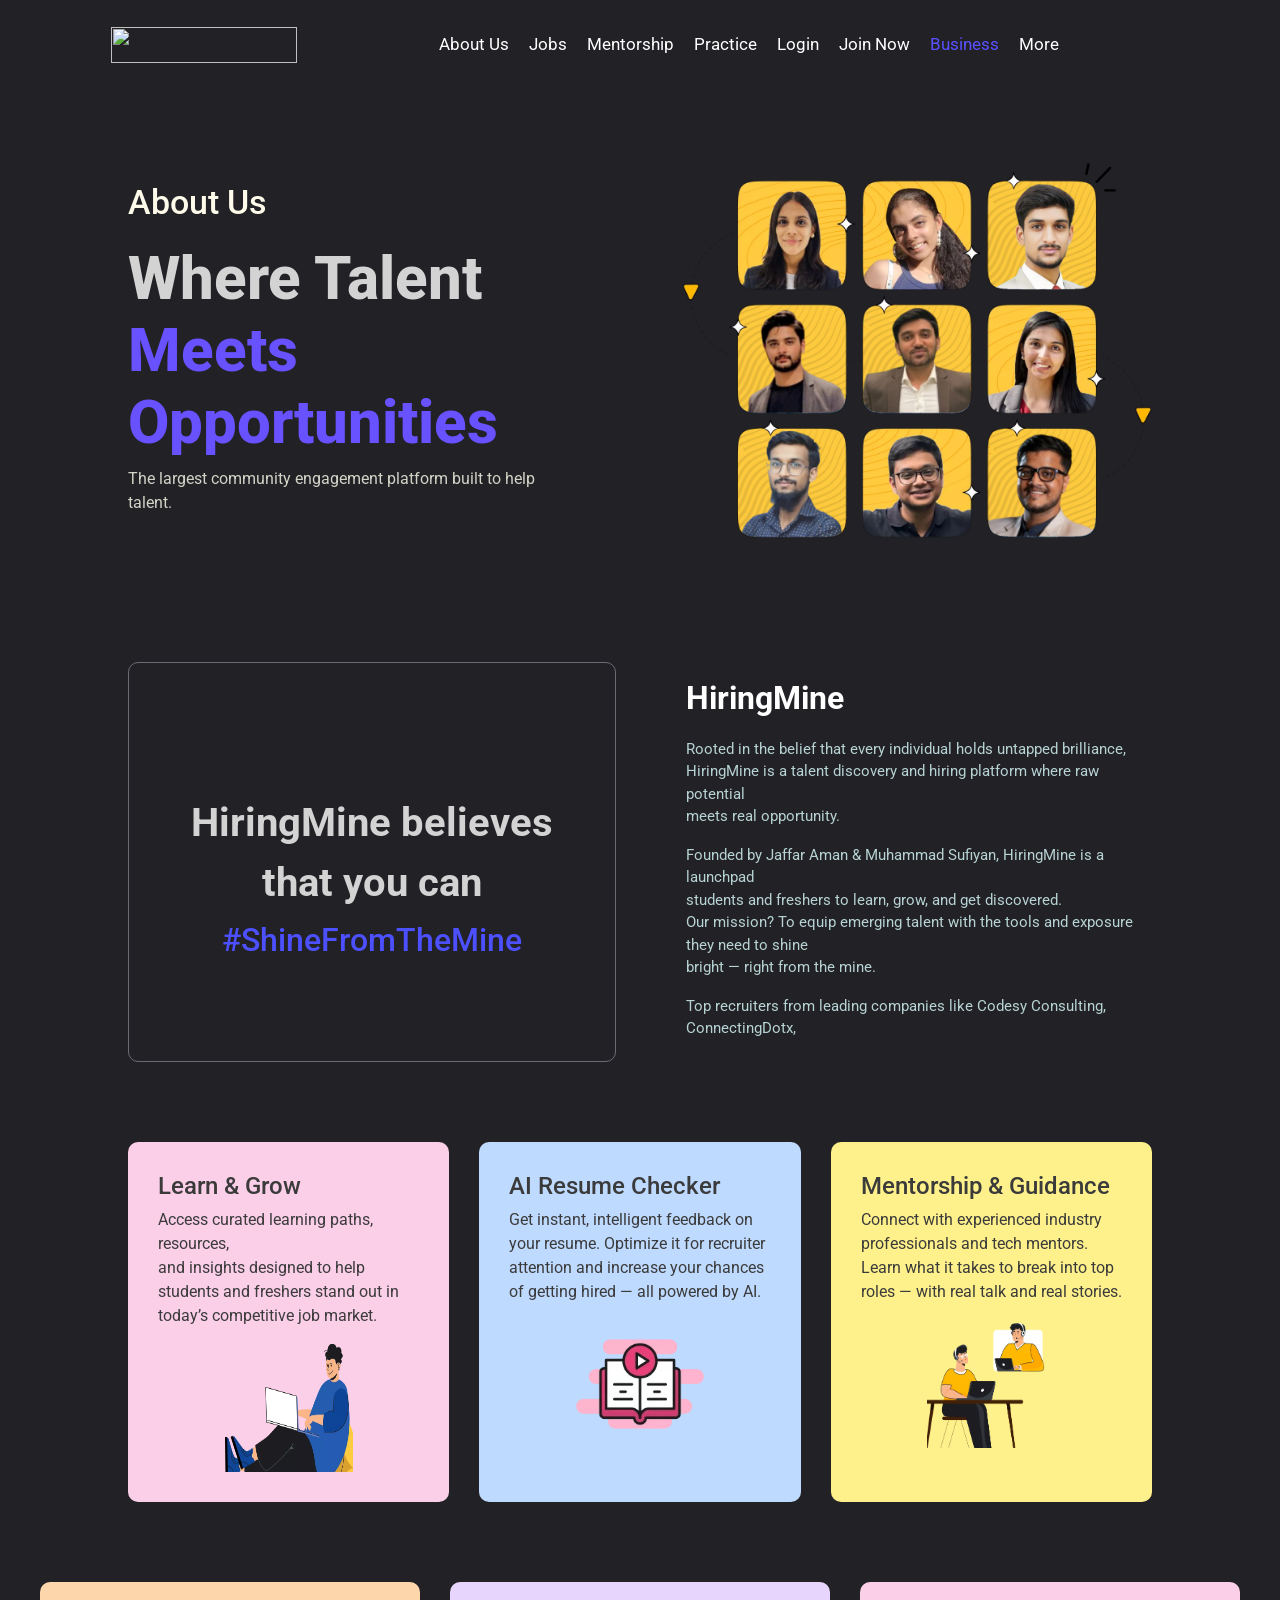
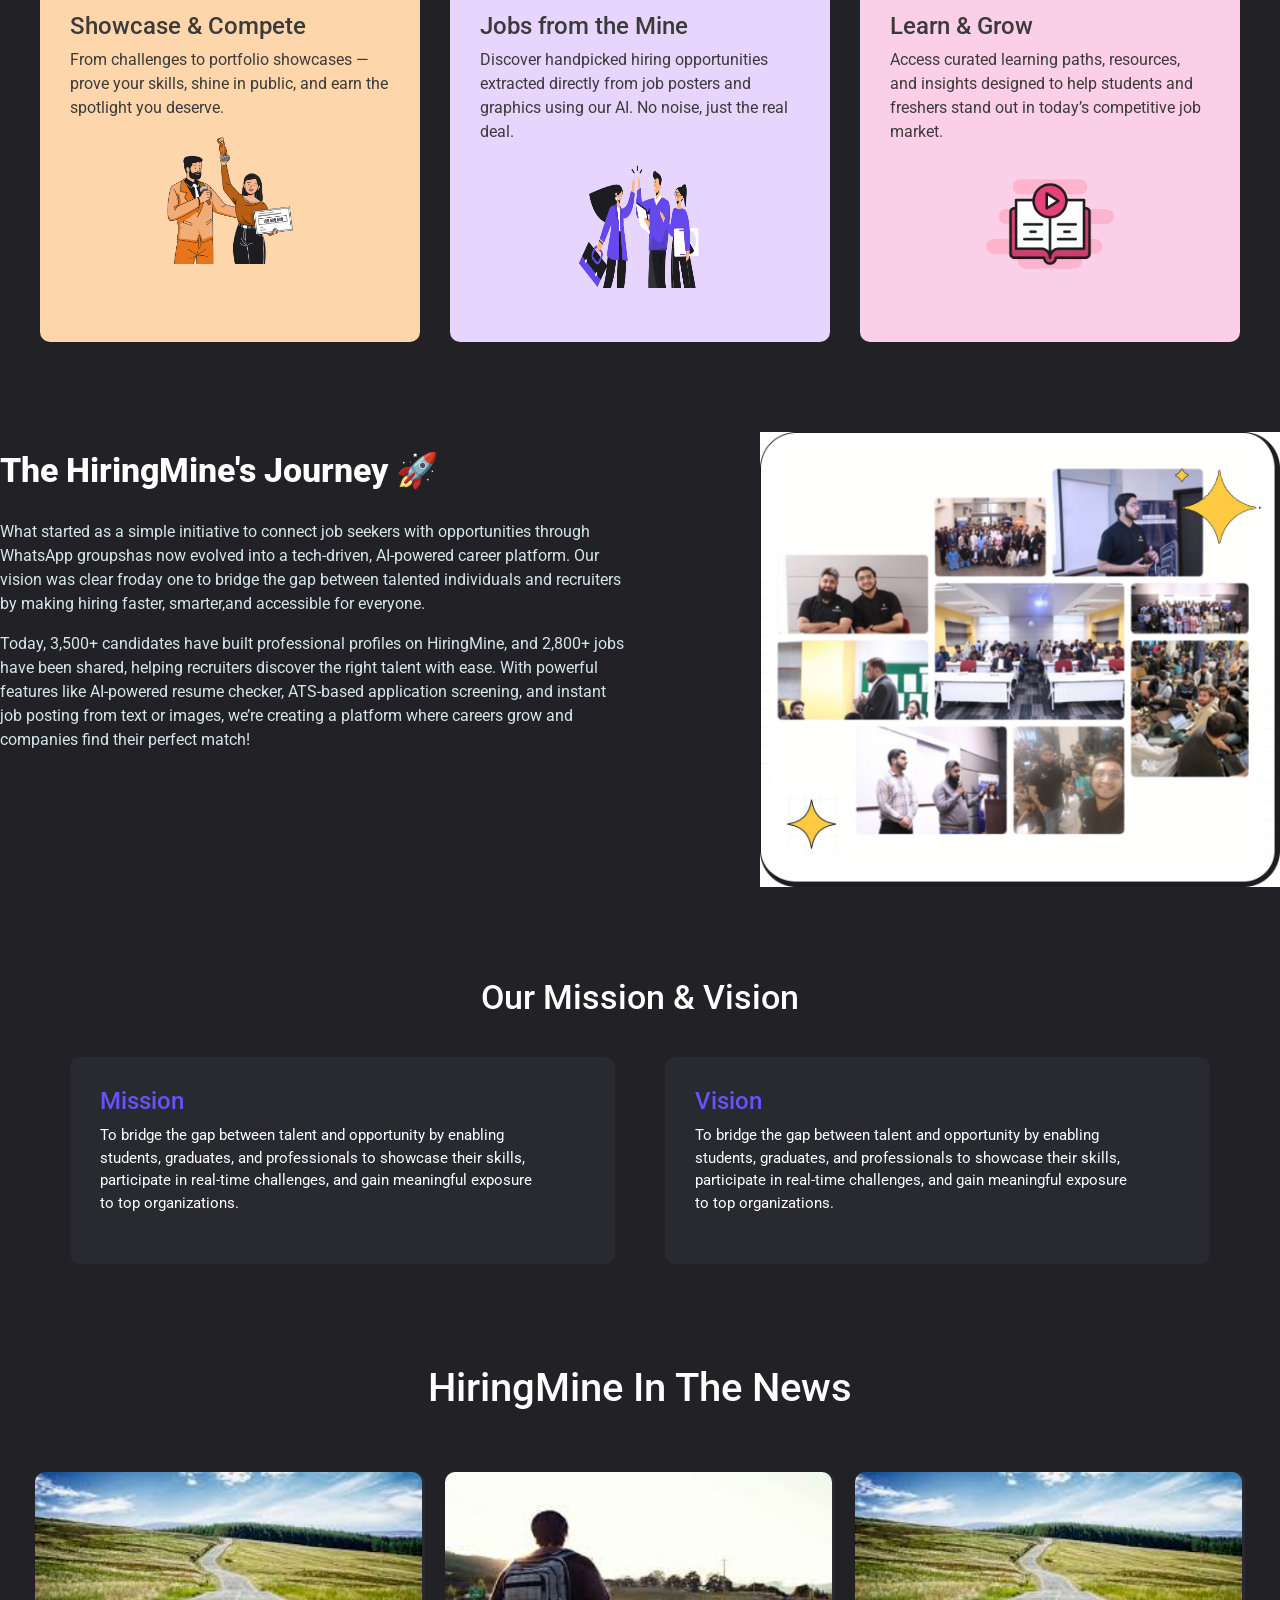
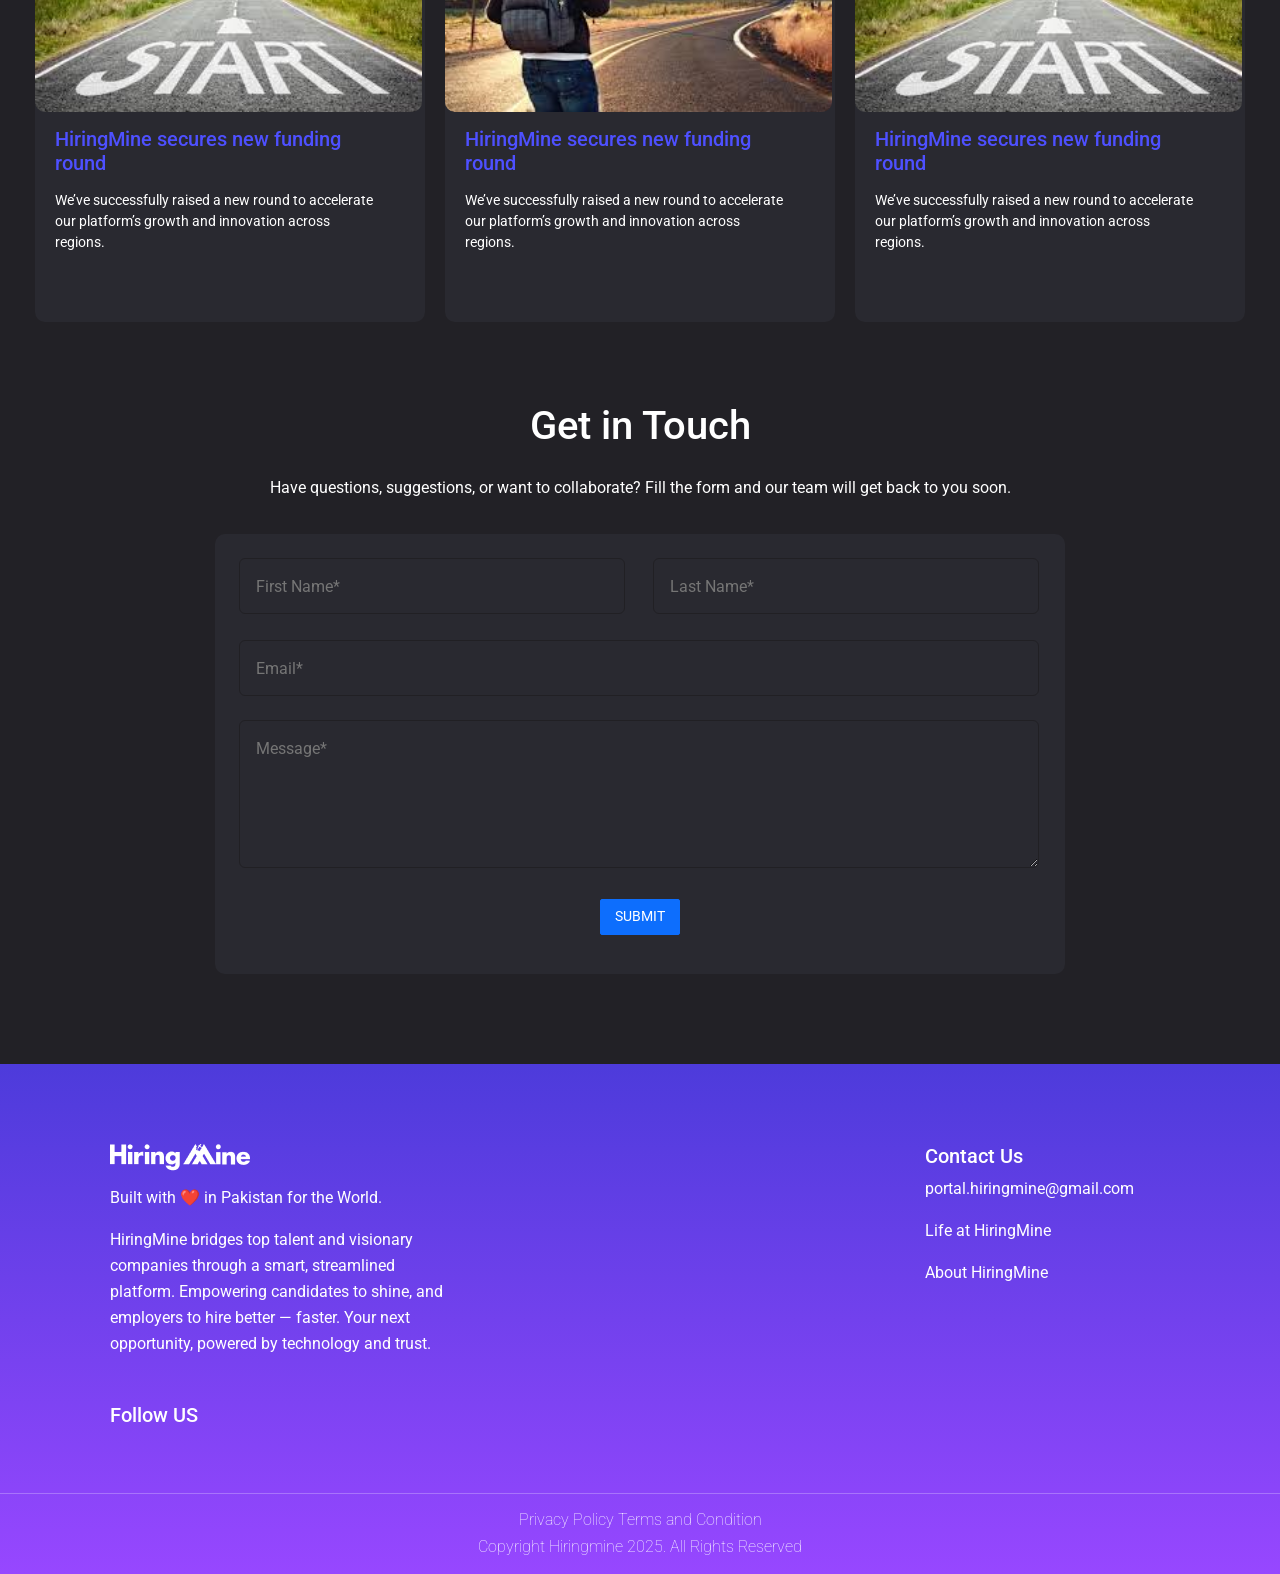
==== index.html @ 836a3910 "HiringMine About Page" ====
<!DOCTYPE html>
<html lang="en">

<head>
    <meta charset="UTF-8">
    <meta name="viewport" content="width=device-width, initial-scale=1.0">
    <title>HiringMine | About</title>
    <link rel="preconnect" href="https://fonts.googleapis.com/">
    <link rel="preconnect" href="https://fonts.gstatic.com/" crossorigin>
    <link href="https://fonts.googleapis.com/css2?family=Roboto:ital,wght@0,100..900;1,100..900&amp;display=swap"
        rel="stylesheet">
    <link href="https://cdn.jsdelivr.net/npm/bootstrap@5.3.8/dist/css/bootstrap.min.css" rel="stylesheet"
        integrity="sha384-sRIl4kxILFvY47J16cr9ZwB07vP4J8+LH7qKQnuqkuIAvNWLzeN8tE5YBujZqJLB" crossorigin="anonymous">
    <link rel="stylesheet" href="https://cdnjs.cloudflare.com/ajax/libs/font-awesome/7.0.1/css/all.min.css"
        integrity="sha512-2SwdPD6INVrV/lHTZbO2nodKhrnDdJK9/kg2XD1r9uGqPo1cUbujc+IYdlYdEErWNu69gVcYgdxlmVmzTWnetw=="
        crossorigin="anonymous" referrerpolicy="no-referrer" />

    <link rel="stylesheet" href="style.css">
</head>

<body>


    <section class="navbar">
        <div class="logo">
            <img src="Images/Hiring Mine Logo-453a72d3.png" alt="">
        </div>
        <div class="navList">
            <ul>
                <li>About Us</li>
                <li>Jobs</li>
                <li>Mentorship</li>
                <li>Practice</li>
                <li>Login</li>
                <li>Join Now</li>
                <li class="businessBtn">Business</li>
                <li>More</li>
            </ul>
        </div>
        <div class="switchBtn">
            <i id="toggleicon" class="fa-solid fa-toggle-off"></i>
        </div>
    </section>

    <div class="centerLayout">
        <section class="hero">
            <div class="headings">
                <h2>About Us</h2>
                <h1>Where Talent <br>
                    <span>Meets Opportunities</span>
                </h1>
                <p>The largest community engagement platform built to help talent.</p>
            </div>

            <div class="heroimages">
                <img src="Images/header-image-8ca0ce04.png" alt="">
            </div>

        </section>

        <section class="heroSecond">

            <div class="heroSecondSec1">
                <h1 class="heroHeadingSpace">HiringMine believes <br>
                    that you can</h1>
                <h2 class="heroHeadingSpace">#ShineFromTheMine</h2>
            </div>

            <div class="heroSecondPara">
                <h1>HiringMine</h1>
                <p>Rooted in the belief that every individual holds untapped brilliance, <br> HiringMine is a talent
                    discovery and hiring platform where raw potential <br> meets real opportunity.</p>
                <p>Founded by Jaffar Aman & Muhammad Sufiyan, HiringMine is a launchpad <br> students and freshers
                    to
                    learn, grow, and get discovered. <br>
                    Our mission? To equip emerging talent with the tools and exposure they need to shine <br> bright —
                    right
                    from the mine.</p>

                <p>Top recruiters from leading companies like Codesy Consulting, ConnectingDotx, <br>
                    <!-- others use HiringMine to connect with high-potential candidates <br> and hire smart. Over 3000+
                    users,
                    2000+ opportunities. <br>
                    And we're just getting started.</p> -->
            </div>

        </section>

        <section>
            <div class="boxLine1">
                <div class="box1">
                    <h1>Learn & Grow</h1>
                    <p>Access curated learning paths, resources, <br> and insights designed to help students and
                        freshers stand out in today’s competitive job market.</p>
                    <img src="Images/step2-image.webp" alt="">

                </div>
                <div class="box1 box2">
                    <h1>AI Resume Checker</h1>
                    <p>Get instant, intelligent feedback on your resume. Optimize it for recruiter attention and
                        increase your chances of getting hired — all powered by AI.</p>
                    <img src="Images/box1 img.webp" alt="">

                </div>


                <div class="box1 box3">
                    <h1>Mentorship & Guidance</h1>
                    <p>Connect with experienced industry professionals and tech mentors. Learn what it takes to
                        break
                        into top roles — with real talk and real stories.</p>
                    <img src="Images/step5-image.webp" alt="">

                </div>
            </div>

    </div>

    <div class="boxLine1">
        <div class="box1 box4">
            <h1>Showcase & Compete</h1>
            <p>From challenges to portfolio showcases — prove your skills, shine in public, and earn the
                spotlight you deserve.</p>
            <img src="Images/step3-image.webp" alt="">
        </div>

        <div class="box1 box5">
            <h1>Jobs from the Mine</h1>
            <p>Discover handpicked hiring opportunities extracted directly from job posters and graphics
                using
                our AI. No noise, just the real deal.</p>
            <img src="Images/step4-image.webp" alt="">

        </div>

        <div class="box1">
            <h1>Learn & Grow</h1>
            <p>Access curated learning paths, resources, <br> and insights designed to help students and
                freshers stand out in today’s competitive job market.</p>
            <img src="Images/box1 img.webp" alt="">
        </div>
    </div>
    </div>
    </section>

    <section class="journey">
        <div class="journeytext">
            <h1>The HiringMine's Journey 🚀</h1>

            <p>What started as a simple initiative to connect job seekers with opportunities through WhatsApp
                groupshas now evolved into a tech-driven, AI-powered career platform. Our vision was clear froday
                one to bridge the gap between talented individuals and recruiters by making hiring faster,
                smarter,and accessible for everyone. </p>

            <p>Today, 3,500+ candidates have built professional profiles on HiringMine, and 2,800+ jobs have been
                shared, helping recruiters discover the right talent with ease. With powerful features like
                AI-powered resume checker, ATS-based application screening, and instant job posting from text or
                images, we’re creating a platform where careers grow and companies find their perfect match! </p>
        </div>

        <div class="journeyimg">
            <img src="Images/HiringMineLife-74fadacc.jpg" alt="">
        </div>
    </section>

    <h1 class="missionhead">Our Mission & Vision</h1>

    <section class="mission">
        <div class="missionbox1">
            <h2>Mission</h2>
            <p>To bridge the gap between talent and opportunity by enabling <br> students, graduates, and
                professionals to showcase their skills, <br> participate in real-time challenges, and gain
                meaningful exposure <br> to top organizations.</p>
        </div>

        <div class="missionbox1">
            <h2>Vision</h2>
            <p>To bridge the gap between talent and opportunity by enabling <br> students, graduates, and
                professionals to showcase their skills, <br> participate in real-time challenges, and gain
                meaningful exposure <br> to top organizations.</p>
        </div>
    </section>

    <section class="news">
        <div class="newsMainHead">
            <h1>HiringMine In The News</h1>
        </div>

        <div class="newsBoxParent">
            <div class="newsbox1">
                <img src="Images/images news1.jpg" alt="">

                <h1>HiringMine secures new funding <br> round</h1>

                <p>We’ve successfully raised a new round to accelerate <br> our platform’s growth and innovation
                    across <br> regions.</p>
            </div>



            <div class="newsbox1">
                <img src="Images/images news3.jpg" alt="">

                <h1>HiringMine secures new funding <br> round</h1>

                <p>We’ve successfully raised a new round to accelerate <br> our platform’s growth and innovation
                    across
                    <br> regions.
                </p>
            </div>



            <div class="newsbox1">
                <img src="Images/images news1.jpg" alt="">

                <h1>HiringMine secures new funding <br> round</h1>

                <p>We’ve successfully raised a new round to accelerate <br> our platform’s growth and innovation
                    across
                    <br>
                    regions.
                </p>
            </div>

        </div>

        <section class="contact">
            <div class="contactMainHead">
                <h1>Get in Touch</h1>
                <p>Have questions, suggestions, or want to collaborate? Fill the form and our team will get back to
                    you soon.</p>
            </div>

        </section>
        <div class="contactbox">
            <input class="contactboxInput1" type="text" placeholder="First Name*">
            <input class="contactboxInput2" type="text" placeholder="Last Name*">

            <div class="emailBox">
                <input type="text" placeholder="Email*">
            </div>

            <div class="messageBox">
                <textarea cols="30" rows="10" placeholder="Message*"></textarea>
            </div>

            <div class="btn btn-primary submitBtn">SUBMIT</div>
        </div>


        </div>
        </div>
    </section>


    </div>

    <footer class="footer">
        <div class="footerContentSize">
            <div class="footerTopSpacing">
                <img class="footerLogo" src="./Images/download.png" alt="">
                <p>Built with ❤️ in Pakistan for the World.</p>
                <p>HiringMine bridges top talent and visionary <br> companies through a smart, streamlined <br>
                    platform. Empowering candidates to shine, and <br> employers to hire better — faster. Your next <br>
                    opportunity, powered by technology and trust.</p>
            </div>

            <div class="footerTopSpacing">
                <h5>Contact Us</h5>
                <p> <i class="fa-regular fa-envelope"></i>
                    portal.hiringmine@gmail.com</p>
                <p>Life at HiringMine</p>
                <p>About HiringMine</p>
            </div>

        </div>

        <div class="followus">
            <h5>Follow US</h5>
            <i class="fa-brands fa-facebook-f footericon1"></i>
            <i class="fa-brands fa-whatsapp footericon2"></i>
            <i class="fa-brands fa-instagram footericon3"></i>
            <i class="fa-brands fa-linkedin-in footericon4"></i>
        </div>
        <hr>

        <div class="footerLastPara">
            <h5>Privacy Policy Terms and Condition</h5>
            <h5>Copyright Hiringmine 2025. All Rights Reserved</h5>
        </div>
    </footer>

</body>

<script src="https://cdn.jsdelivr.net/npm/bootstrap@5.3.8/dist/js/bootstrap.bundle.min.js"
    integrity="sha384-FKyoEForCGlyvwx9Hj09JcYn3nv7wiPVlz7YYwJrWVcXK/BmnVDxM+D2scQbITxI"
    crossorigin="anonymous"></script>

<script>

    var navLinks = document.getElementById("navLinks");

    function showMenu() {
        navLinks.style.right = "0";
    }
    function hideMenu() {
        navLinks.style.right = "-200px";
    }

</script>



</html>
---- style.css ----
* {
    margin: 0px;
    padding: 0px;
    box-sizing: border-box;
    font-family: "Roboto", sans-serif;
}

body {
    background-color: #222126;
    color: white
}

.centerLayout {
    width: 80%;
    margin: 0px auto;
}

.navbar {
    display: flex;
    justify-content: space-evenly;
    margin-top: 8px;
}
.logo img {
    width: 186px;
    height: 36px;
}

.navList ul {
    display: flex;
    gap: 20px;
    margin-top: 16px;
    font-size: 17px;
}

.navList ul li {
    list-style: none;
    cursor: pointer;
}

.businessBtn {
    color: #5951ff !important;
}

#toggleicon {
    font-size: 20px;
    color: #216be2;
}

.headings h2 {
    font-size: 34px;
    color: #fffbea;
}

.headings h1 {
    font-size: 60px;
    color: #d3d3d3;
    font-weight: 800;
    margin-top: 20px;
}

.headings h1 span {
    color: #6851ff;
}

.headings p {
    color: #d4d3c7;
    font-size: 16px;
}

.heroimages img {
    width: 470px;
    height: 377px;
}

.hero {
    display: flex;
    justify-content: center;
    align-items: center;
    margin-top: 50px;
    gap: 100px;
}

.heroimages {
    border: 1px solid #3b3b3b;
    border: none;
    border-radius: 10px;
    width: 500px;
    height: 450px;
    padding: 30px;
}

.heroSecond {
    display: flex;
    justify-content: center;
    align-items: center;
    gap: 70px;
    margin-top: 80px;
}

.heroSecond h1 {
    font-size: 40px;
    color: #d3d3d3;
    font-weight: 700;
    text-align: center;
    line-height: 60px;
}

.heroSecondPara h1 {
    font-size: 32px;
    color: #d3d3d3;
    font-weight: 700;
}

.heroSecond h2 {
    font-size: 32px;
    color: #4c50ff;
}

.heroSecondSec1 {
    border: 1px solid #6b6c73;
    padding-top: 130px;
    width: 600px;
    height: 400px;
    text-align: center;
    border-radius: 10px;
}

.heroSecondPara h1 {
    text-align: start;
    color: white;
}

.heroSecondPara p {
    margin-top: 10px;
    font-size: 15px;
    color: #b7d3d3;
}

.boxLine1 {
    margin-top: 80px;
    display: flex;
    justify-content: center;
    gap: 30px;
}

.box1 {
    /* border: 1px solid red; */
    width: 380px;
    height: 360px;
    padding: 30px;
    border-radius: 10px;
    background-color: #fbcfe8;
    color: #3b3b3b;
}

.box1 h1 {
    font-size: 24px
}

.box1 img {
    width: 128px;
    height: 128px;
    display: block;
    margin: 0 auto;
}

.box2 {
    background-color: #bfdaff;
}

.box3 {
    background-color: #fef18b;
}

.box4 {
    background-color: #fed6ab;
}

.box5 {
    background-color: #e8d5fe;
}

.journey {
    margin-top: 90px;
    display: flex;
    justify-content: center;
    gap: 130px;
}

.journeytext h1 {
    font-size: 34px;
    font-weight: 800;
    margin-bottom: 30px;
    margin-top: 18px;
}

.journeytext p {
    font-size: 16px;
    color: #d4e6e9;
}

.journeyimg img {
    width: 520px;
    height: 455px;
}

.mission {
    margin-top: 40px;
    display: flex;
    justify-content: center;
    gap: 50px;
}

.missionhead {
    text-align: center;
    margin-top: 90px;
    font-size: 34px;
}

.missionbox1 {
    /* border: 1px solid red; */
    border-radius: 10px;
    width: 545px;
    height: 207px;
    padding: 30px;
    background-color: #292930;
}

.missionbox1 h2 {
    color: #6851ff;
    font-size: 24px;
}

.missionbox1 p {
    font-size: 15px;
}

.news {
    margin-top: 100px;
}

.newsbox1 {
    /* border: 1px solid red; */
    width: 390px;
    height: 450px;
    background-color: #292930;
    border-radius: 10px !important;
}

.newsMainHead h1 {
    text-align: center;
    margin-bottom: 60px;
}

.newsbox1 img {
    width: 387px;
    height: 240px;
    border-radius: 10px;
}

.newsbox1 h1 {
    font-size: 20px;
    color: #4e50ff;
    margin-top: 15px;
    margin-left: 20px;
}

.newsbox1 p {
    font-size: 14px;
    margin-top: 15px;
    margin-left: 20px;
}

.newsBoxParent {
    display: flex;
    justify-content: center;
    gap: 20px;
}

.contact {
    margin-top: 80px;
    /* margin-left: 50px; */
}

.contactMainHead {
    text-align: center;
    line-height: 60px
}

.contactbox {
    /* border: 1px solid red; */
    margin: 0 auto;
    border-radius: 10px;
    width: 850px;
    height: 440px;
    background-color: #292930;
}

.contactbox input {
    width: 386px;
    height: 56px;
    color: rgb(211, 192, 192) !important;
    background-color: transparent;
    border: 1px solid #212024;
    padding: 16px;
    border-radius: 6px;
    margin-left: 24px;
    margin-top: 24px;
    font-size: 16px;
    outline: none;
}

.emailBox input {
    width: 800px;
    margin-top: 26px;
    outline: none;
}

.messageBox textarea {
    width: 800px;
    height: 148px;
    color: rgb(211, 192, 192) !important;
    background-color: transparent;
    border: 1px solid #212024;
    padding: 16px;
    border-radius: 6px;
    margin-left: 24px;
    margin-top: 24px;
    font-size: 16px;
    outline: none;
}

.submitBtn {
    width: 80px;
    height: 36px;
    display: block;
    margin-left: auto;
    margin-right: auto;
    margin-top: 24px;
    border-radius: 2px;
    font-size: 14px;
}

.footer {
    margin-top: 90px;
    width: 100%;
    background: linear-gradient(180deg, #4d3bdb 0%, #9747ff 100%);
    /* width: 1349px; */
    height: 510px;
}

.footerContentSize {
    width: 80%;
    display: flex;
    justify-content: space-between;
    margin-left: 110px;
}

.footerLogo {
    width: 140px;
    height: 27px;
    color: white !important;
    margin-bottom: 14px;
}

.footerTopSpacing {
    margin-top: 80px;
}

.footerTopSpacing p {
    line-height: 26px;
}

.followus {
    margin-top: 30px;
    margin-left: 110px;
}

.followus h5 {
    font-size: 20px;
}

.followus i {
    font-size: 28px;
    margin: 10px 20px;
    cursor: pointer;
}

.footerLastPara h5 {
    font-size: 16px;
    text-align: center;
    color: white !important;
    font-weight: lighter;
}





















/* .headings h2,.headings h1,.headings h1 span {
    font-size: 32px;
}
.heroSecond h1{
    font-size: 32px;
}
.heroSecondSec1{
    padding-top: 110px;
}
.journey{
    display: block;
    gap: 3px;
}
.journeytext h1{
    font-size: 40px;
}
.journeytext p{
    font-size: 18px;
}
.journeyimg img{
    width: 900px;
    height: 600px;
}
.missionbox1{
    height: 250px;
} */
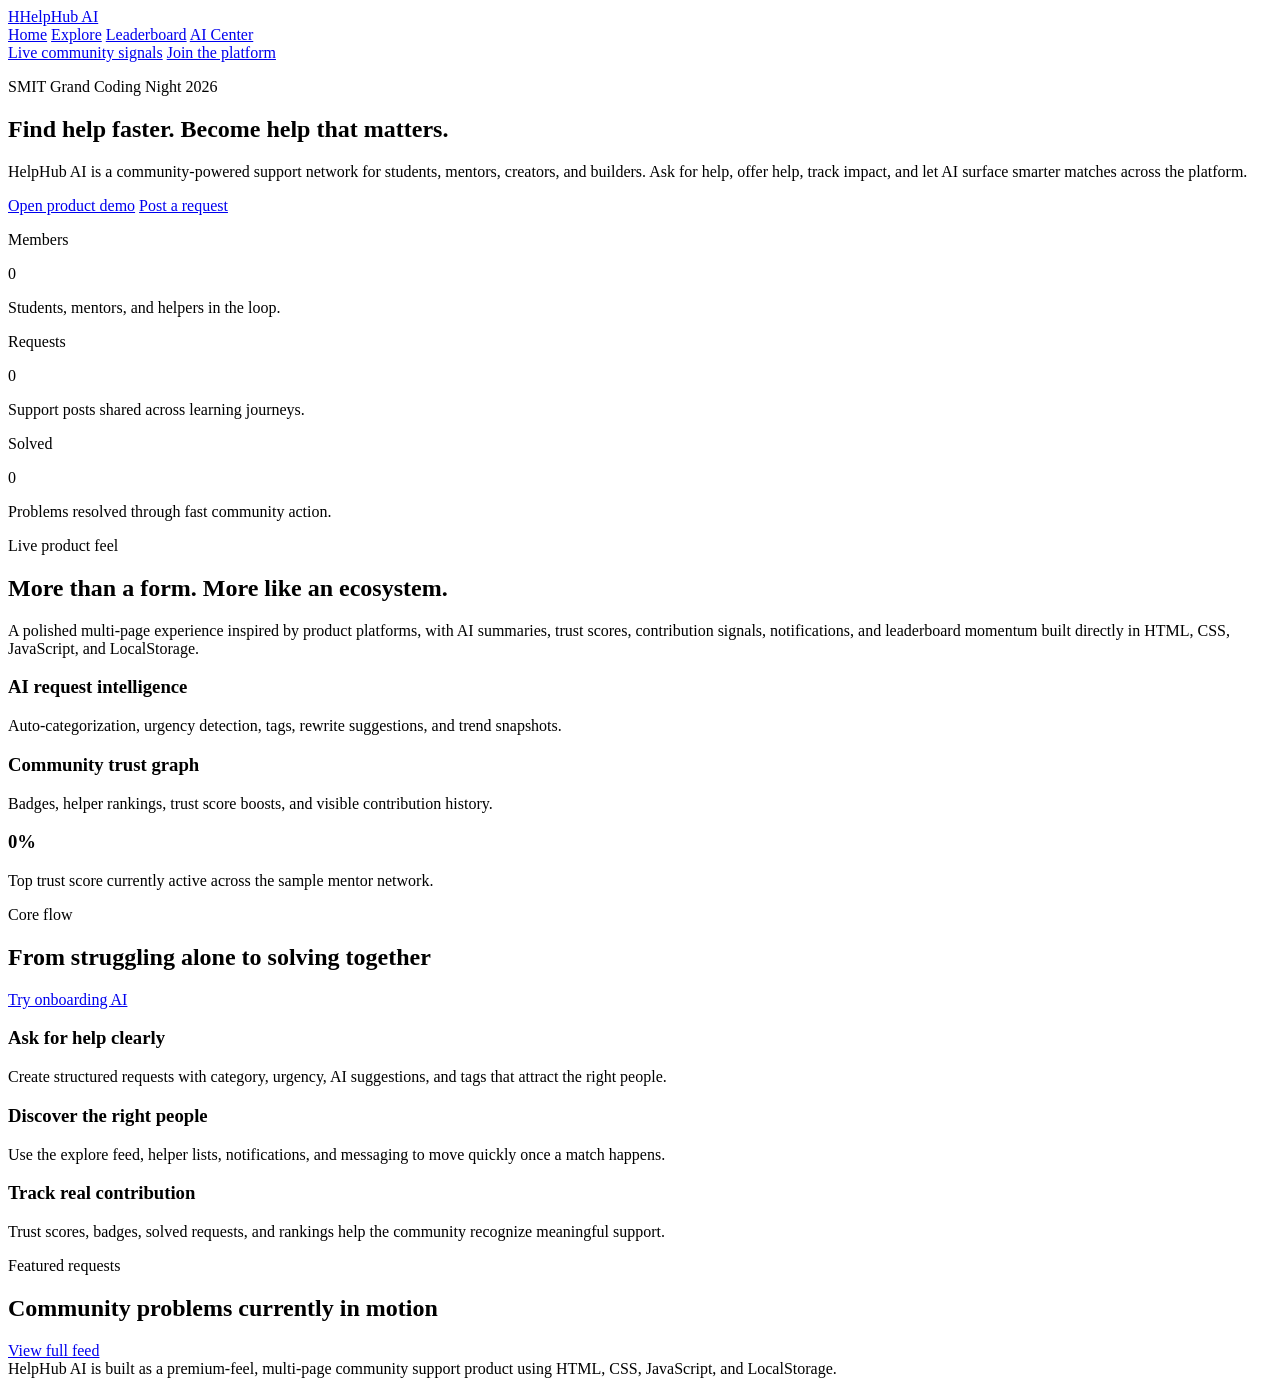
==== commit 637d8ff6: "Add files via upload" ====
--- a/index.html
+++ b/index.html
@@ -2,314 +2,137 @@
 <html lang="en">
 
 <head>
-    <meta charset="UTF-8">
-    <meta name="viewport" content="width=device-width, initial-scale=1.0">
-    <title>HiringMine | About</title>
-    <link rel="preconnect" href="https://fonts.googleapis.com/">
-    <link rel="preconnect" href="https://fonts.gstatic.com/" crossorigin>
-    <link href="https://fonts.googleapis.com/css2?family=Roboto:ital,wght@0,100..900;1,100..900&amp;display=swap"
-        rel="stylesheet">
-    <link href="https://cdn.jsdelivr.net/npm/bootstrap@5.3.8/dist/css/bootstrap.min.css" rel="stylesheet"
-        integrity="sha384-sRIl4kxILFvY47J16cr9ZwB07vP4J8+LH7qKQnuqkuIAvNWLzeN8tE5YBujZqJLB" crossorigin="anonymous">
-    <link rel="stylesheet" href="https://cdnjs.cloudflare.com/ajax/libs/font-awesome/7.0.1/css/all.min.css"
-        integrity="sha512-2SwdPD6INVrV/lHTZbO2nodKhrnDdJK9/kg2XD1r9uGqPo1cUbujc+IYdlYdEErWNu69gVcYgdxlmVmzTWnetw=="
-        crossorigin="anonymous" referrerpolicy="no-referrer" />
-
-    <link rel="stylesheet" href="style.css">
+  <meta charset="UTF-8" />
+  <meta name="viewport" content="width=device-width, initial-scale=1.0" />
+  <title>HelpHub AI | Community Support Platform</title>
+  <link rel="preconnect" href="https://fonts.googleapis.com/" />
+  <link rel="preconnect" href="https://fonts.gstatic.com/" crossorigin />
+  <link
+    href="https://fonts.googleapis.com/css2?family=Plus+Jakarta+Sans:wght@400;500;600;700;800&amp;family=Space+Grotesk:wght@500;700&amp;display=swap"
+    rel="stylesheet" />
+  <link rel="stylesheet" href="assets/styles.css" />
+  <script defer src="assets/app.js"></script>
 </head>
 
-<body>
-
-
-    <section class="navbar">
-        <div class="logo">
-            <img src="Images/Hiring Mine Logo-453a72d3.png" alt="">
+<body data-page="landing">
+  <div class="site-shell">
+    <header class="topbar">
+      <div class="container nav">
+        <a class='brand' href='index.html'><span class="brand-badge">H</span><span>HelpHub AI</span></a>
+        <nav class="nav-links">
+          <a data-nav='landing' href='index.html'>Home</a>
+          <a href='explore.html'>Explore</a>
+          <a href='leaderboard.html'>Leaderboard</a>
+          <a href='ai-center.html'>AI Center</a>
+        </nav>
+        <div class="nav-actions">
+          <a class='pill' href='notifications.html'>Live community signals</a>
+          <a class='btn btn-primary' href='auth.html'>Join the platform</a>
         </div>
-        <div class="navList">
-            <ul>
-                <li>About Us</li>
-                <li>Jobs</li>
-                <li>Mentorship</li>
-                <li>Practice</li>
-                <li>Login</li>
-                <li>Join Now</li>
-                <li class="businessBtn">Business</li>
-                <li>More</li>
-            </ul>
+      </div>
+    </header>
+    <main>
+      <section class="hero">
+        <div class="container hero-grid">
+          <div class="hero-copy fade-in">
+            <p class="eyebrow">SMIT Grand Coding Night 2026</p>
+            <h1>Find help faster. Become help that matters.</h1>
+            <p>HelpHub AI is a community-powered support network for students, mentors, creators, and builders. Ask for
+              help, offer help, track impact, and let AI surface smarter matches across the platform.</p>
+            <div class="hero-actions">
+              <a class='btn btn-primary' href='dashboard.html'>Open product demo</a>
+              <a class='btn btn-secondary' href='create-request.html'>Post a request</a>
+            </div>
+            <div class="stats-grid">
+              <div class="stat-card">
+                <p class="eyebrow">Members</p>
+                <div class="stat-value" data-stat-members>0</div>
+                <p>Students, mentors, and helpers in the loop.</p>
+              </div>
+              <div class="stat-card">
+                <p class="eyebrow">Requests</p>
+                <div class="stat-value" data-stat-requests>0</div>
+                <p>Support posts shared across learning journeys.</p>
+              </div>
+              <div class="stat-card">
+                <p class="eyebrow">Solved</p>
+                <div class="stat-value" data-stat-solved>0</div>
+                <p>Problems resolved through fast community action.</p>
+              </div>
+            </div>
+          </div>
+          <div class="hero-panel fade-in">
+            <span class="orb"></span>
+            <p class="eyebrow">Live product feel</p>
+            <h2>More than a form. More like an ecosystem.</h2>
+            <p>A polished multi-page experience inspired by product platforms, with AI summaries, trust scores,
+              contribution signals, notifications, and leaderboard momentum built directly in HTML, CSS, JavaScript, and
+              LocalStorage.</p>
+            <div class="stack">
+              <div class="feature-card" style="color: black;">
+                <h3>AI request intelligence</h3>
+                <p style="color: black;">Auto-categorization, urgency detection, tags, rewrite suggestions, and trend
+                  snapshots.</p>
+              </div>
+              <div class="feature-card" style="color: black;">
+                <h3>Community trust graph</h3>
+                <p style="color: black;">Badges, helper rankings, trust score boosts, and visible contribution history.
+                </p>
+              </div>
+              <div class="feature-card" style="color: black;">
+                <h3 data-top-score>0%</h3>
+                <p style="color: black;">Top trust score currently active across the sample mentor network.</p>
+              </div>
+            </div>
+          </div>
         </div>
-        <div class="switchBtn">
-            <i id="toggleicon" class="fa-solid fa-toggle-off"></i>
+      </section>
+      <section class="section">
+        <div class="container">
+          <div class="section-head">
+            <div>
+              <p class="section-kicker">Core flow</p>
+              <h2>From struggling alone to solving together</h2>
+            </div>
+            <a class='btn btn-secondary' href='onboarding.html'>Try onboarding AI</a>
+          </div>
+          <div class="card-grid">
+            <article class="feature-card fade-in">
+              <h3>Ask for help clearly</h3>
+              <p>Create structured requests with category, urgency, AI suggestions, and tags that attract the right
+                people.</p>
+            </article>
+            <article class="feature-card fade-in">
+              <h3>Discover the right people</h3>
+              <p>Use the explore feed, helper lists, notifications, and messaging to move quickly once a match happens.
+              </p>
+            </article>
+            <article class="feature-card fade-in">
+              <h3>Track real contribution</h3>
+              <p>Trust scores, badges, solved requests, and rankings help the community recognize meaningful support.
+              </p>
+            </article>
+          </div>
         </div>
-    </section>
-
-    <div class="centerLayout">
-        <section class="hero">
-            <div class="headings">
-                <h2>About Us</h2>
-                <h1>Where Talent <br>
-                    <span>Meets Opportunities</span>
-                </h1>
-                <p>The largest community engagement platform built to help talent.</p>
+      </section>
+      <section class="section">
+        <div class="container">
+          <div class="section-head">
+            <div>
+              <p class="section-kicker">Featured requests</p>
+              <h2>Community problems currently in motion</h2>
             </div>
-
-            <div class="heroimages">
-                <img src="Images/header-image-8ca0ce04.png" alt="">
-            </div>
-
-        </section>
-
-        <section class="heroSecond">
-
-            <div class="heroSecondSec1">
-                <h1 class="heroHeadingSpace">HiringMine believes <br>
-                    that you can</h1>
-                <h2 class="heroHeadingSpace">#ShineFromTheMine</h2>
-            </div>
-
-            <div class="heroSecondPara">
-                <h1>HiringMine</h1>
-                <p>Rooted in the belief that every individual holds untapped brilliance, <br> HiringMine is a talent
-                    discovery and hiring platform where raw potential <br> meets real opportunity.</p>
-                <p>Founded by Jaffar Aman & Muhammad Sufiyan, HiringMine is a launchpad <br> students and freshers
-                    to
-                    learn, grow, and get discovered. <br>
-                    Our mission? To equip emerging talent with the tools and exposure they need to shine <br> bright —
-                    right
-                    from the mine.</p>
-
-                <p>Top recruiters from leading companies like Codesy Consulting, ConnectingDotx, <br>
-                    <!-- others use HiringMine to connect with high-potential candidates <br> and hire smart. Over 3000+
-                    users,
-                    2000+ opportunities. <br>
-                    And we're just getting started.</p> -->
-            </div>
-
-        </section>
-
-        <section>
-            <div class="boxLine1">
-                <div class="box1">
-                    <h1>Learn & Grow</h1>
-                    <p>Access curated learning paths, resources, <br> and insights designed to help students and
-                        freshers stand out in today’s competitive job market.</p>
-                    <img src="Images/step2-image.webp" alt="">
-
-                </div>
-                <div class="box1 box2">
-                    <h1>AI Resume Checker</h1>
-                    <p>Get instant, intelligent feedback on your resume. Optimize it for recruiter attention and
-                        increase your chances of getting hired — all powered by AI.</p>
-                    <img src="Images/box1 img.webp" alt="">
-
-                </div>
-
-
-                <div class="box1 box3">
-                    <h1>Mentorship & Guidance</h1>
-                    <p>Connect with experienced industry professionals and tech mentors. Learn what it takes to
-                        break
-                        into top roles — with real talk and real stories.</p>
-                    <img src="Images/step5-image.webp" alt="">
-
-                </div>
-            </div>
-
-    </div>
-
-    <div class="boxLine1">
-        <div class="box1 box4">
-            <h1>Showcase & Compete</h1>
-            <p>From challenges to portfolio showcases — prove your skills, shine in public, and earn the
-                spotlight you deserve.</p>
-            <img src="Images/step3-image.webp" alt="">
+            <a class='btn btn-secondary' href='explore.html'>View full feed</a>
+          </div>
+          <div class="card-grid" data-featured-requests></div>
         </div>
-
-        <div class="box1 box5">
-            <h1>Jobs from the Mine</h1>
-            <p>Discover handpicked hiring opportunities extracted directly from job posters and graphics
-                using
-                our AI. No noise, just the real deal.</p>
-            <img src="Images/step4-image.webp" alt="">
-
-        </div>
-
-        <div class="box1">
-            <h1>Learn & Grow</h1>
-            <p>Access curated learning paths, resources, <br> and insights designed to help students and
-                freshers stand out in today’s competitive job market.</p>
-            <img src="Images/box1 img.webp" alt="">
-        </div>
-    </div>
-    </div>
-    </section>
-
-    <section class="journey">
-        <div class="journeytext">
-            <h1>The HiringMine's Journey 🚀</h1>
-
-            <p>What started as a simple initiative to connect job seekers with opportunities through WhatsApp
-                groupshas now evolved into a tech-driven, AI-powered career platform. Our vision was clear froday
-                one to bridge the gap between talented individuals and recruiters by making hiring faster,
-                smarter,and accessible for everyone. </p>
-
-            <p>Today, 3,500+ candidates have built professional profiles on HiringMine, and 2,800+ jobs have been
-                shared, helping recruiters discover the right talent with ease. With powerful features like
-                AI-powered resume checker, ATS-based application screening, and instant job posting from text or
-                images, we’re creating a platform where careers grow and companies find their perfect match! </p>
-        </div>
-
-        <div class="journeyimg">
-            <img src="Images/HiringMineLife-74fadacc.jpg" alt="">
-        </div>
-    </section>
-
-    <h1 class="missionhead">Our Mission & Vision</h1>
-
-    <section class="mission">
-        <div class="missionbox1">
-            <h2>Mission</h2>
-            <p>To bridge the gap between talent and opportunity by enabling <br> students, graduates, and
-                professionals to showcase their skills, <br> participate in real-time challenges, and gain
-                meaningful exposure <br> to top organizations.</p>
-        </div>
-
-        <div class="missionbox1">
-            <h2>Vision</h2>
-            <p>To bridge the gap between talent and opportunity by enabling <br> students, graduates, and
-                professionals to showcase their skills, <br> participate in real-time challenges, and gain
-                meaningful exposure <br> to top organizations.</p>
-        </div>
-    </section>
-
-    <section class="news">
-        <div class="newsMainHead">
-            <h1>HiringMine In The News</h1>
-        </div>
-
-        <div class="newsBoxParent">
-            <div class="newsbox1">
-                <img src="Images/images news1.jpg" alt="">
-
-                <h1>HiringMine secures new funding <br> round</h1>
-
-                <p>We’ve successfully raised a new round to accelerate <br> our platform’s growth and innovation
-                    across <br> regions.</p>
-            </div>
-
-
-
-            <div class="newsbox1">
-                <img src="Images/images news3.jpg" alt="">
-
-                <h1>HiringMine secures new funding <br> round</h1>
-
-                <p>We’ve successfully raised a new round to accelerate <br> our platform’s growth and innovation
-                    across
-                    <br> regions.
-                </p>
-            </div>
-
-
-
-            <div class="newsbox1">
-                <img src="Images/images news1.jpg" alt="">
-
-                <h1>HiringMine secures new funding <br> round</h1>
-
-                <p>We’ve successfully raised a new round to accelerate <br> our platform’s growth and innovation
-                    across
-                    <br>
-                    regions.
-                </p>
-            </div>
-
-        </div>
-
-        <section class="contact">
-            <div class="contactMainHead">
-                <h1>Get in Touch</h1>
-                <p>Have questions, suggestions, or want to collaborate? Fill the form and our team will get back to
-                    you soon.</p>
-            </div>
-
-        </section>
-        <div class="contactbox">
-            <input class="contactboxInput1" type="text" placeholder="First Name*">
-            <input class="contactboxInput2" type="text" placeholder="Last Name*">
-
-            <div class="emailBox">
-                <input type="text" placeholder="Email*">
-            </div>
-
-            <div class="messageBox">
-                <textarea cols="30" rows="10" placeholder="Message*"></textarea>
-            </div>
-
-            <div class="btn btn-primary submitBtn">SUBMIT</div>
-        </div>
-
-
-        </div>
-        </div>
-    </section>
-
-
-    </div>
-
+      </section>
+    </main>
     <footer class="footer">
-        <div class="footerContentSize">
-            <div class="footerTopSpacing">
-                <img class="footerLogo" src="./Images/download.png" alt="">
-                <p>Built with ❤️ in Pakistan for the World.</p>
-                <p>HiringMine bridges top talent and visionary <br> companies through a smart, streamlined <br>
-                    platform. Empowering candidates to shine, and <br> employers to hire better — faster. Your next <br>
-                    opportunity, powered by technology and trust.</p>
-            </div>
-
-            <div class="footerTopSpacing">
-                <h5>Contact Us</h5>
-                <p> <i class="fa-regular fa-envelope"></i>
-                    portal.hiringmine@gmail.com</p>
-                <p>Life at HiringMine</p>
-                <p>About HiringMine</p>
-            </div>
-
-        </div>
-
-        <div class="followus">
-            <h5>Follow US</h5>
-            <i class="fa-brands fa-facebook-f footericon1"></i>
-            <i class="fa-brands fa-whatsapp footericon2"></i>
-            <i class="fa-brands fa-instagram footericon3"></i>
-            <i class="fa-brands fa-linkedin-in footericon4"></i>
-        </div>
-        <hr>
-
-        <div class="footerLastPara">
-            <h5>Privacy Policy Terms and Condition</h5>
-            <h5>Copyright Hiringmine 2025. All Rights Reserved</h5>
-        </div>
+      <div class="container">HelpHub AI is built as a premium-feel, multi-page community support product using HTML,
+        CSS, JavaScript, and LocalStorage.</div>
     </footer>
-
+  </div>
 </body>
 
-<script src="https://cdn.jsdelivr.net/npm/bootstrap@5.3.8/dist/js/bootstrap.bundle.min.js"
-    integrity="sha384-FKyoEForCGlyvwx9Hj09JcYn3nv7wiPVlz7YYwJrWVcXK/BmnVDxM+D2scQbITxI"
-    crossorigin="anonymous"></script>
-
-<script>
-
-    var navLinks = document.getElementById("navLinks");
-
-    function showMenu() {
-        navLinks.style.right = "0";
-    }
-    function hideMenu() {
-        navLinks.style.right = "-200px";
-    }
-
-</script>
-
-
-
 </html>
